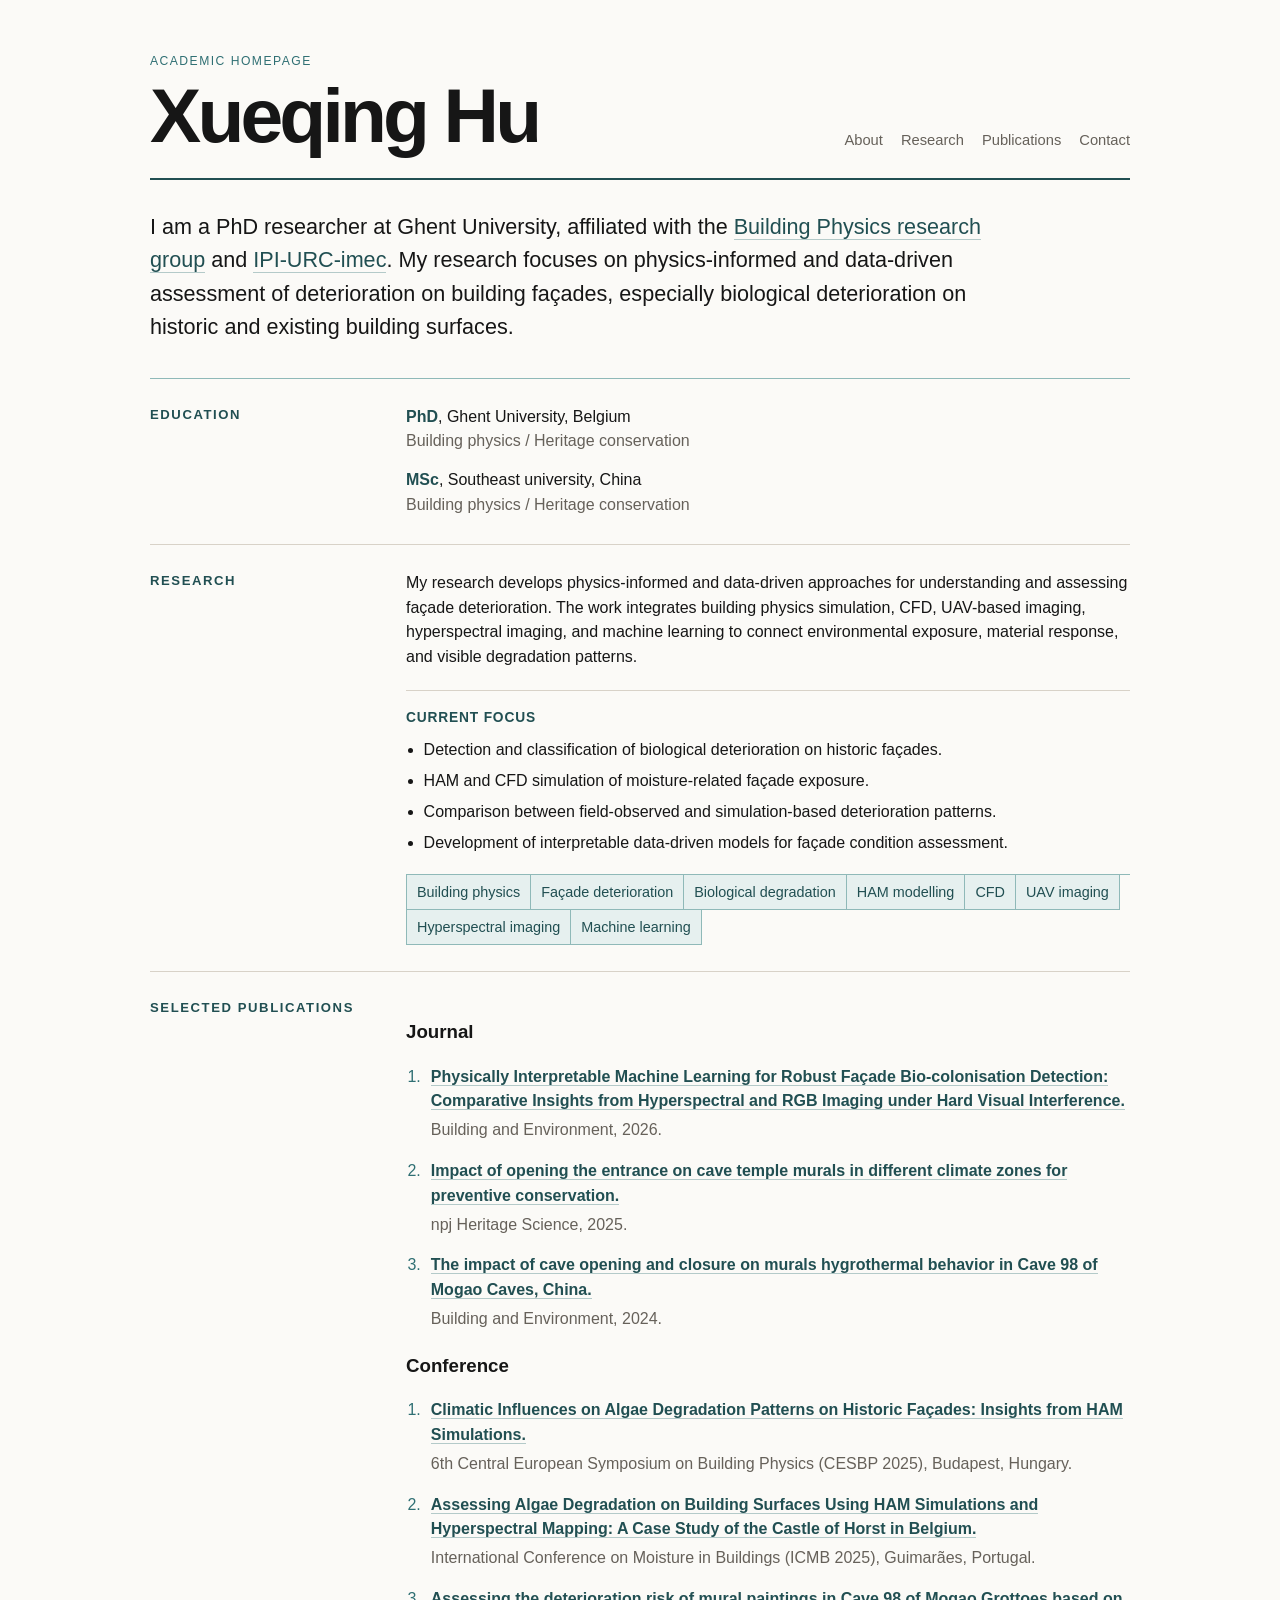
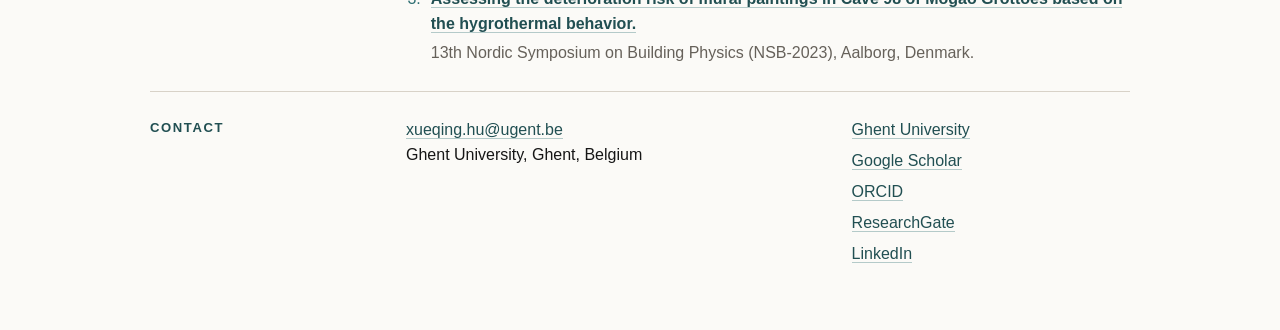
==== index.html @ ab5eeab9 "Update educational background details in index.html" ====
<!DOCTYPE html>
<html lang="en">
<head>
  <meta charset="UTF-8" />
  <meta name="viewport" content="width=device-width, initial-scale=1.0" />
  <meta name="description" content="Xueqing Hu — PhD researcher at Ghent University working on physics-informed and data-driven assessment of façade deterioration using hygrothermal simulation, CFD, UAV-based imaging, hyperspectral imaging, and machine learning." />
  <title>Xueqing Hu</title>
  <link rel="stylesheet" href="assets/styles.css" />
</head>

<body>
  <!--
    Xueqing Hu — Academic homepage
    Maintenance guide:
    1. Edit text mainly in About, Education, Research, Publications, and Links.
    2. Add new papers as new <li> items under Selected publications.
    3. No build tools are needed. GitHub Pages can publish this folder directly.
  -->

  <main class="page">
    <header class="site-header">
      <div>
        <p class="kicker">Academic homepage</p>
        <h1>Xueqing Hu</h1>
      </div>

      <nav class="nav" aria-label="Main navigation">
        <a href="#about">About</a>
        <a href="#research">Research</a>
        <a href="#publications">Publications</a>
        <a href="#contact">Contact</a>
      </nav>
    </header>

    <section class="intro" id="about">
      <p>
        I am a PhD researcher at Ghent University, affiliated with the
        <a href="https://www.ugent.be/ea/architectuur/en/research/research-groups/building-physics" target="_blank" rel="noreferrer">Building Physics research group</a>
        and
        <a href="https://ipi.ugent.be/" target="_blank" rel="noreferrer">IPI-URC-imec</a>.
        My research focuses on physics-informed and data-driven assessment of deterioration on building façades, especially biological deterioration on historic and existing building surfaces.
      </p>
    </section>

    <section class="section two-column">
      <div class="section-title">
        <h2>Education</h2>
      </div>
      <div class="section-content">
        <ul class="plain-list">
          <li>
            <strong>PhD</strong>, Ghent University, Belgium<br />
            <span>Building physics / Heritage conservation</span>
          </li>
          <li>
            <strong>MSc</strong>, Southeast university, China<br />
            <span>Building physics / Heritage conservation</span>
          </li>
        </ul>
      </div>
    </section>

<section class="section two-column" id="research">
  <div class="section-title">
    <h2>Research</h2>
  </div>

  <div class="section-content">
    <p>
      My research develops physics-informed and data-driven approaches for understanding and assessing façade deterioration. The work integrates building physics simulation, CFD, UAV-based imaging, hyperspectral imaging, and machine learning to connect environmental exposure, material response, and visible degradation patterns.
    </p>

    <div class="research-focus">
      <h3>Current focus</h3>
      <ul>
        <li>Detection and classification of biological deterioration on historic façades.</li>
        <li>HAM and CFD simulation of moisture-related façade exposure.</li>
        <li>Comparison between field-observed and simulation-based deterioration patterns.</li>
        <li>Development of interpretable data-driven models for façade condition assessment.</li>
      </ul>
    </div>

    <div class="method-row" aria-label="Research methods">
      <span>Building physics</span>
      <span>Façade deterioration</span>
      <span>Biological degradation</span>
      <span>HAM modelling</span>
      <span>CFD</span>
      <span>UAV imaging</span>
      <span>Hyperspectral imaging</span>
      <span>Machine learning</span>
    </div>
  </div>
</section>

   <section class="section two-column" id="publications">
  <div class="section-title">
    <h2>Selected publications</h2>
  </div>

  <div class="section-content">
    <h3>Journal</h3>
    <ol class="publications">
      <li>
        <strong>
          <a href="https://doi.org/10.1016/j.buildenv.2026.114712" target="_blank" rel="noreferrer">
            Physically Interpretable Machine Learning for Robust Façade Bio-colonisation Detection: Comparative Insights from Hyperspectral and RGB Imaging under Hard Visual Interference.
          </a>
        </strong>
        <span>Building and Environment, 2026.</span>
      </li>

      <li>
        <strong>
          <a href="https://doi.org/10.1038/s40494-025-01555-8" target="_blank" rel="noreferrer">
            Impact of opening the entrance on cave temple murals in different climate zones for preventive conservation.
          </a>
        </strong>
        <span>npj Heritage Science, 2025.</span>
      </li>

      <li>
        <strong>
          <a href="https://doi.org/10.1016/j.buildenv.2024.111502" target="_blank" rel="noreferrer">
            The impact of cave opening and closure on murals hygrothermal behavior in Cave 98 of Mogao Caves, China.
          </a>
        </strong>
        <span>Building and Environment, 2024.</span>
      </li>
    </ol>

    <h3>Conference</h3>
    <ol class="publications">
      <li>
        <strong>
          <a href="https://doi.org/10.1007/978-3-032-14011-1_8" target="_blank" rel="noreferrer">
            Climatic Influences on Algae Degradation Patterns on Historic Façades: Insights from HAM Simulations.
          </a>
        </strong>
        <span>6th Central European Symposium on Building Physics (CESBP 2025), Budapest, Hungary.</span>
      </li>
      <li>
        <strong>
          <a href="https://doi.org/10.1007/978-3-032-09054-6_9" target="_blank" rel="noreferrer">
            Assessing Algae Degradation on Building Surfaces Using HAM Simulations and Hyperspectral Mapping: A Case Study of the Castle of Horst in Belgium.
          </a>
        </strong>
        <span>International Conference on Moisture in Buildings (ICMB 2025), Guimarães, Portugal.</span>
      </li>
      <li>
        <strong>
          <a href="https://doi.org/10.1088/1742-6596/2654/1/012009" target="_blank" rel="noreferrer">
            Assessing the deterioration risk of mural paintings in Cave 98 of Mogao Grottoes based on the hygrothermal behavior.
          </a>
        </strong>
        <span>13th Nordic Symposium on Building Physics (NSB-2023), Aalborg, Denmark.</span>
      </li>
    </ol>
  </div>
</section>

    <section class="section two-column compact" id="contact">
      <div class="section-title">
        <h2>Contact</h2>
      </div>
      <div class="section-content contact-grid">
        <p>
          <a href="mailto:xueqing.hu@ugent.be">xueqing.hu@ugent.be</a><br />
          Ghent University, Ghent, Belgium
        </p>
        <ul class="links">
          <li><a href="https://research.ugent.be/web/person/xueqing-hu-1/en" target="_blank" rel="noreferrer">Ghent University</a></li>
          <li><a href="https://scholar.google.com/citations?user=_Y_72v8AAAAJ&hl=en" target="_blank" rel="noreferrer">Google Scholar</a></li>
          <li><a href="https://orcid.org/0009-0001-6604-9064" target="_blank" rel="noreferrer">ORCID</a></li>
          <li><a href="https://www.researchgate.net/profile/Xueqing-Hu-4/research" target="_blank" rel="noreferrer">ResearchGate</a></li>
          <li><a href="https://www.linkedin.com/in/xueqing-hu-heritage" target="_blank" rel="noreferrer">LinkedIn</a>
        </ul>
      </div>
    </section>
  </main>
</body>
</html>
---- assets/styles.css ----
:root {
  --bg: #fbfaf7;
  --text: #161616;
  --muted: #66615a;
  --line: #d8d2c8;
  --line-dark: #9c9589;

  /* Theme colour: restrained blue-green */
  --accent: #2f6f73;
  --accent-dark: #214f52;
  --accent-soft: #e6f0ef;
  --accent-line: #8fb9b8;
}

* {
  box-sizing: border-box;
}

html {
  font-size: 16px;
  scroll-behavior: smooth;
}

body {
  margin: 0;
  background: var(--bg);
  color: var(--text);
  font-family: Arial, Helvetica, sans-serif;
  line-height: 1.55;
}

a {
  color: var(--accent-dark);
  text-decoration: none;
  border-bottom: 1px solid rgba(47, 111, 115, 0.35);
}

a:hover {
  color: var(--accent);
  border-bottom-color: var(--accent);
}

.page {
  width: min(980px, calc(100% - 40px));
  margin: 0 auto;
  padding: 52px 0 64px;
}

.site-header {
  display: flex;
  align-items: flex-end;
  justify-content: space-between;
  gap: 32px;
  padding-bottom: 26px;
  border-bottom: 2px solid var(--accent-dark);
}

.kicker {
  margin: 0 0 8px;
  color: var(--accent);
  font-size: 0.76rem;
  letter-spacing: 0.12em;
  text-transform: uppercase;
}

h1 {
  margin: 0;
  font-size: clamp(2.5rem, 6vw, 4.8rem);
  line-height: 0.95;
  letter-spacing: -0.05em;
  font-weight: 700;
}

.nav {
  display: flex;
  flex-wrap: wrap;
  justify-content: flex-end;
  gap: 14px 18px;
  font-size: 0.92rem;
}

.nav a {
  color: var(--muted);
  border-bottom: 0;
}

.nav a:hover {
  color: var(--accent-dark);
}

.intro {
  padding: 30px 0 34px;
  border-bottom: 1px solid var(--accent-line);
}

.intro p {
  max-width: 860px;
  margin: 0;
  font-size: clamp(1.08rem, 2vw, 1.35rem);
  line-height: 1.55;
}

.section {
  padding: 26px 0;
  border-bottom: 1px solid var(--line);
}

.section.compact {
  padding-bottom: 0;
  border-bottom: 0;
}

.two-column {
  display: grid;
  grid-template-columns: 220px minmax(0, 1fr);
  gap: 36px;
}

.section-title h2 {
  margin: 0;
  color: var(--accent-dark);
  font-size: 0.82rem;
  letter-spacing: 0.12em;
  text-transform: uppercase;
}

.section-content p {
  margin: 0;
}

.section-content p + p {
  margin-top: 12px;
}

.plain-list,
.links {
  margin: 0;
  padding: 0;
  list-style: none;
}

.plain-list {
  display: grid;
  gap: 14px;
}

.plain-list strong {
  color: var(--accent-dark);
}

.plain-list span {
  color: var(--muted);
}
.research-focus {
  margin-top: 20px;
  padding-top: 16px;
  border-top: 1px solid var(--line);
}

.research-focus h3 {
  margin: 0 0 10px;
  color: var(--accent-dark);
  font-size: 0.86rem;
  letter-spacing: 0.06em;
  text-transform: uppercase;
}

.research-focus ul {
  margin: 0;
  padding-left: 1.1rem;
}

.research-focus li + li {
  margin-top: 6px;
}
.method-row {
  display: flex;
  flex-wrap: wrap;
  gap: 0;
  margin-top: 18px;
  border-top: 1px solid var(--accent-line);
  border-left: 1px solid var(--accent-line);
}

.method-row span {
  display: inline-flex;
  align-items: center;
  min-height: 34px;
  padding: 6px 10px;
  border-right: 1px solid var(--accent-line);
  border-bottom: 1px solid var(--accent-line);
  color: var(--accent-dark);
  font-size: 0.9rem;
  background: var(--accent-soft);
}

.publications {
  margin: 0;
  padding-left: 1.2rem;
}

.publications li {
  padding-left: 0.35rem;
}

.publications li::marker {
  color: var(--accent);
}

.publications li + li {
  margin-top: 16px;
}

.publications span {
  display: block;
  margin-top: 4px;
  color: var(--muted);
}

.contact-grid {
  display: grid;
  grid-template-columns: minmax(0, 1.2fr) minmax(180px, 0.8fr);
  gap: 28px;
}

.links {
  display: grid;
  gap: 6px;
}

@media (max-width: 760px) {
  .page {
    width: min(100% - 28px, 980px);
    padding: 34px 0 44px;
  }

  .site-header {
    display: block;
  }

  .nav {
    justify-content: flex-start;
    margin-top: 20px;
  }

  .two-column {
    grid-template-columns: 1fr;
    gap: 12px;
  }

  .contact-grid {
    grid-template-columns: 1fr;
  }
}

@media print {
  body {
    background: #fff;
  }

  .page {
    width: 100%;
    padding: 0;
  }

  .nav {
    display: none;
  }
}
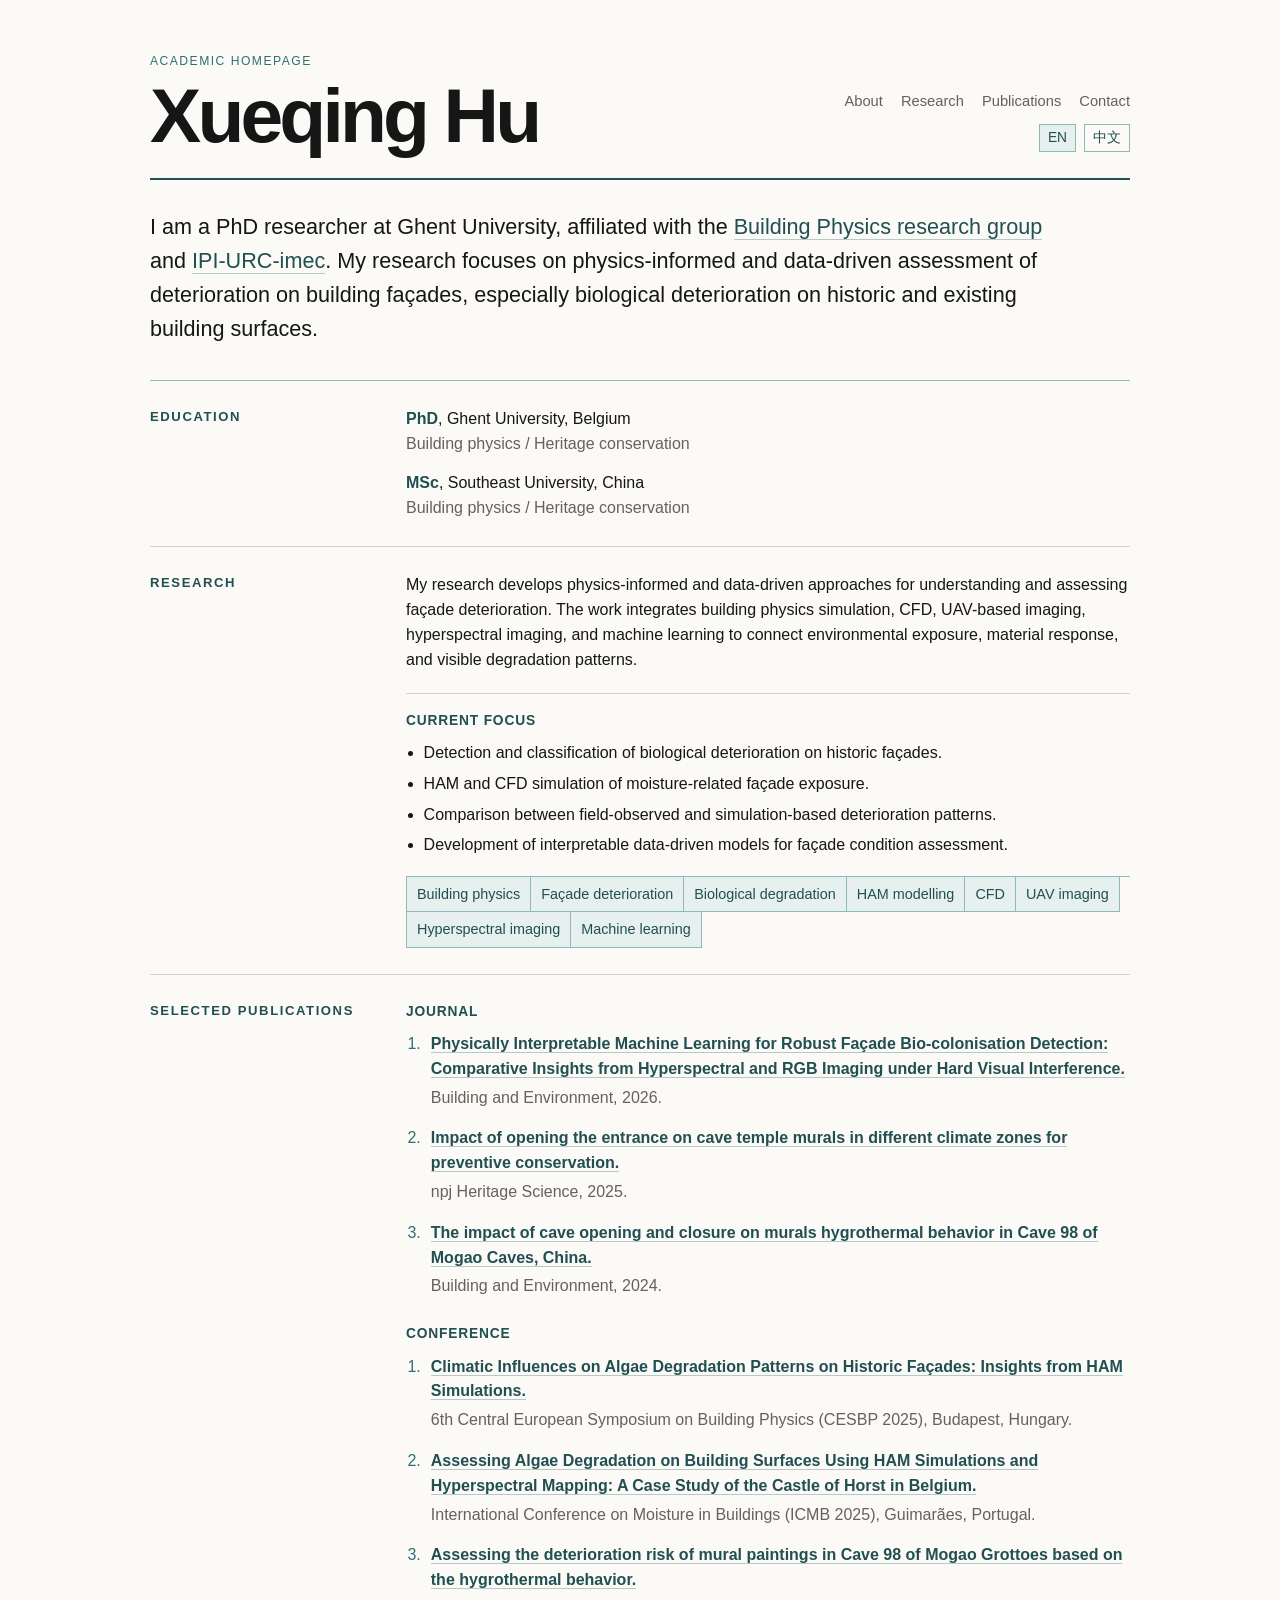
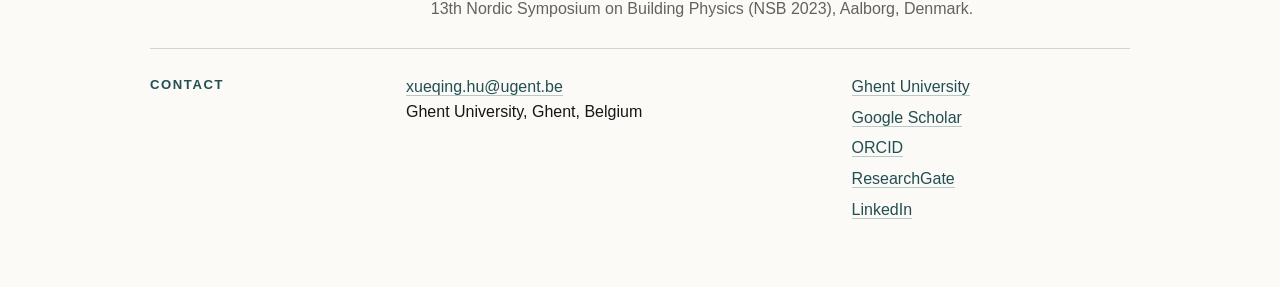
==== commit d0c576a8: "Add files via upload" ====
--- a/index.html
+++ b/index.html
@@ -9,14 +9,6 @@
 </head>
 
 <body>
-  <!--
-    Xueqing Hu — Academic homepage
-    Maintenance guide:
-    1. Edit text mainly in About, Education, Research, Publications, and Links.
-    2. Add new papers as new <li> items under Selected publications.
-    3. No build tools are needed. GitHub Pages can publish this folder directly.
-  -->
-
   <main class="page">
     <header class="site-header">
       <div>
@@ -24,12 +16,19 @@
         <h1>Xueqing Hu</h1>
       </div>
 
-      <nav class="nav" aria-label="Main navigation">
-        <a href="#about">About</a>
-        <a href="#research">Research</a>
-        <a href="#publications">Publications</a>
-        <a href="#contact">Contact</a>
-      </nav>
+      <div class="header-right">
+        <nav class="nav" aria-label="Main navigation">
+          <a href="#about">About</a>
+          <a href="#research">Research</a>
+          <a href="#publications">Publications</a>
+          <a href="#contact">Contact</a>
+        </nav>
+
+        <div class="language-switch" aria-label="Language switch">
+          <span>EN</span>
+          <a href="zh.html">中文</a>
+        </div>
+      </div>
     </header>
 
     <section class="intro" id="about">
@@ -53,127 +52,96 @@
             <span>Building physics / Heritage conservation</span>
           </li>
           <li>
-            <strong>MSc</strong>, Southeast university, China<br />
+            <strong>MSc</strong>, Southeast University, China<br />
             <span>Building physics / Heritage conservation</span>
           </li>
         </ul>
       </div>
     </section>
 
-<section class="section two-column" id="research">
-  <div class="section-title">
-    <h2>Research</h2>
-  </div>
+    <section class="section two-column" id="research">
+      <div class="section-title">
+        <h2>Research</h2>
+      </div>
 
-  <div class="section-content">
-    <p>
-      My research develops physics-informed and data-driven approaches for understanding and assessing façade deterioration. The work integrates building physics simulation, CFD, UAV-based imaging, hyperspectral imaging, and machine learning to connect environmental exposure, material response, and visible degradation patterns.
-    </p>
+      <div class="section-content">
+        <p>
+          My research develops physics-informed and data-driven approaches for understanding and assessing façade deterioration. The work integrates building physics simulation, CFD, UAV-based imaging, hyperspectral imaging, and machine learning to connect environmental exposure, material response, and visible degradation patterns.
+        </p>
 
-    <div class="research-focus">
-      <h3>Current focus</h3>
-      <ul>
-        <li>Detection and classification of biological deterioration on historic façades.</li>
-        <li>HAM and CFD simulation of moisture-related façade exposure.</li>
-        <li>Comparison between field-observed and simulation-based deterioration patterns.</li>
-        <li>Development of interpretable data-driven models for façade condition assessment.</li>
-      </ul>
-    </div>
+        <div class="research-focus">
+          <h3>Current focus</h3>
+          <ul>
+            <li>Detection and classification of biological deterioration on historic façades.</li>
+            <li>HAM and CFD simulation of moisture-related façade exposure.</li>
+            <li>Comparison between field-observed and simulation-based deterioration patterns.</li>
+            <li>Development of interpretable data-driven models for façade condition assessment.</li>
+          </ul>
+        </div>
 
-    <div class="method-row" aria-label="Research methods">
-      <span>Building physics</span>
-      <span>Façade deterioration</span>
-      <span>Biological degradation</span>
-      <span>HAM modelling</span>
-      <span>CFD</span>
-      <span>UAV imaging</span>
-      <span>Hyperspectral imaging</span>
-      <span>Machine learning</span>
-    </div>
-  </div>
-</section>
+        <div class="method-row" aria-label="Research methods">
+          <span>Building physics</span>
+          <span>Façade deterioration</span>
+          <span>Biological degradation</span>
+          <span>HAM modelling</span>
+          <span>CFD</span>
+          <span>UAV imaging</span>
+          <span>Hyperspectral imaging</span>
+          <span>Machine learning</span>
+        </div>
+      </div>
+    </section>
 
-   <section class="section two-column" id="publications">
-  <div class="section-title">
-    <h2>Selected publications</h2>
-  </div>
+    <section class="section two-column" id="publications">
+      <div class="section-title">
+        <h2>Selected publications</h2>
+      </div>
 
-  <div class="section-content">
-    <h3>Journal</h3>
-    <ol class="publications">
-      <li>
-        <strong>
-          <a href="https://doi.org/10.1016/j.buildenv.2026.114712" target="_blank" rel="noreferrer">
-            Physically Interpretable Machine Learning for Robust Façade Bio-colonisation Detection: Comparative Insights from Hyperspectral and RGB Imaging under Hard Visual Interference.
-          </a>
-        </strong>
-        <span>Building and Environment, 2026.</span>
-      </li>
+      <div class="section-content">
+        <h3>Journal</h3>
+        <ol class="publications">
+          <li>
+            <strong><a href="https://doi.org/10.1016/j.buildenv.2026.114712" target="_blank" rel="noreferrer">Physically Interpretable Machine Learning for Robust Façade Bio-colonisation Detection: Comparative Insights from Hyperspectral and RGB Imaging under Hard Visual Interference.</a></strong>
+            <span>Building and Environment, 2026.</span>
+          </li>
+          <li>
+            <strong><a href="https://doi.org/10.1038/s40494-025-01555-8" target="_blank" rel="noreferrer">Impact of opening the entrance on cave temple murals in different climate zones for preventive conservation.</a></strong>
+            <span>npj Heritage Science, 2025.</span>
+          </li>
+          <li>
+            <strong><a href="https://doi.org/10.1016/j.buildenv.2024.111502" target="_blank" rel="noreferrer">The impact of cave opening and closure on murals hygrothermal behavior in Cave 98 of Mogao Caves, China.</a></strong>
+            <span>Building and Environment, 2024.</span>
+          </li>
+        </ol>
 
-      <li>
-        <strong>
-          <a href="https://doi.org/10.1038/s40494-025-01555-8" target="_blank" rel="noreferrer">
-            Impact of opening the entrance on cave temple murals in different climate zones for preventive conservation.
-          </a>
-        </strong>
-        <span>npj Heritage Science, 2025.</span>
-      </li>
-
-      <li>
-        <strong>
-          <a href="https://doi.org/10.1016/j.buildenv.2024.111502" target="_blank" rel="noreferrer">
-            The impact of cave opening and closure on murals hygrothermal behavior in Cave 98 of Mogao Caves, China.
-          </a>
-        </strong>
-        <span>Building and Environment, 2024.</span>
-      </li>
-    </ol>
-
-    <h3>Conference</h3>
-    <ol class="publications">
-      <li>
-        <strong>
-          <a href="https://doi.org/10.1007/978-3-032-14011-1_8" target="_blank" rel="noreferrer">
-            Climatic Influences on Algae Degradation Patterns on Historic Façades: Insights from HAM Simulations.
-          </a>
-        </strong>
-        <span>6th Central European Symposium on Building Physics (CESBP 2025), Budapest, Hungary.</span>
-      </li>
-      <li>
-        <strong>
-          <a href="https://doi.org/10.1007/978-3-032-09054-6_9" target="_blank" rel="noreferrer">
-            Assessing Algae Degradation on Building Surfaces Using HAM Simulations and Hyperspectral Mapping: A Case Study of the Castle of Horst in Belgium.
-          </a>
-        </strong>
-        <span>International Conference on Moisture in Buildings (ICMB 2025), Guimarães, Portugal.</span>
-      </li>
-      <li>
-        <strong>
-          <a href="https://doi.org/10.1088/1742-6596/2654/1/012009" target="_blank" rel="noreferrer">
-            Assessing the deterioration risk of mural paintings in Cave 98 of Mogao Grottoes based on the hygrothermal behavior.
-          </a>
-        </strong>
-        <span>13th Nordic Symposium on Building Physics (NSB-2023), Aalborg, Denmark.</span>
-      </li>
-    </ol>
-  </div>
-</section>
+        <h3>Conference</h3>
+        <ol class="publications">
+          <li>
+            <strong><a href="https://doi.org/10.1007/978-3-032-14011-1_8" target="_blank" rel="noreferrer">Climatic Influences on Algae Degradation Patterns on Historic Façades: Insights from HAM Simulations.</a></strong>
+            <span>6th Central European Symposium on Building Physics (CESBP 2025), Budapest, Hungary.</span>
+          </li>
+          <li>
+            <strong><a href="https://doi.org/10.1007/978-3-032-09054-6_9" target="_blank" rel="noreferrer">Assessing Algae Degradation on Building Surfaces Using HAM Simulations and Hyperspectral Mapping: A Case Study of the Castle of Horst in Belgium.</a></strong>
+            <span>International Conference on Moisture in Buildings (ICMB 2025), Guimarães, Portugal.</span>
+          </li>
+          <li>
+            <strong><a href="https://doi.org/10.1088/1742-6596/2654/1/012009" target="_blank" rel="noreferrer">Assessing the deterioration risk of mural paintings in Cave 98 of Mogao Grottoes based on the hygrothermal behavior.</a></strong>
+            <span>13th Nordic Symposium on Building Physics (NSB 2023), Aalborg, Denmark.</span>
+          </li>
+        </ol>
+      </div>
+    </section>
 
     <section class="section two-column compact" id="contact">
-      <div class="section-title">
-        <h2>Contact</h2>
-      </div>
+      <div class="section-title"><h2>Contact</h2></div>
       <div class="section-content contact-grid">
-        <p>
-          <a href="mailto:xueqing.hu@ugent.be">xueqing.hu@ugent.be</a><br />
-          Ghent University, Ghent, Belgium
-        </p>
+        <p><a href="mailto:xueqing.hu@ugent.be">xueqing.hu@ugent.be</a><br />Ghent University, Ghent, Belgium</p>
         <ul class="links">
           <li><a href="https://research.ugent.be/web/person/xueqing-hu-1/en" target="_blank" rel="noreferrer">Ghent University</a></li>
-          <li><a href="https://scholar.google.com/citations?user=_Y_72v8AAAAJ&hl=en" target="_blank" rel="noreferrer">Google Scholar</a></li>
+          <li><a href="https://scholar.google.com/citations?user=_Y_72v8AAAAJ&amp;hl=en" target="_blank" rel="noreferrer">Google Scholar</a></li>
           <li><a href="https://orcid.org/0009-0001-6604-9064" target="_blank" rel="noreferrer">ORCID</a></li>
           <li><a href="https://www.researchgate.net/profile/Xueqing-Hu-4/research" target="_blank" rel="noreferrer">ResearchGate</a></li>
-          <li><a href="https://www.linkedin.com/in/xueqing-hu-heritage" target="_blank" rel="noreferrer">LinkedIn</a>
+          <li><a href="https://www.linkedin.com/in/xueqing-hu-heritage" target="_blank" rel="noreferrer">LinkedIn</a></li>
         </ul>
       </div>
     </section>
--- a/assets/styles.css
+++ b/assets/styles.css
@@ -4,22 +4,15 @@
   --muted: #66615a;
   --line: #d8d2c8;
   --line-dark: #9c9589;
-
-  /* Theme colour: restrained blue-green */
   --accent: #2f6f73;
   --accent-dark: #214f52;
   --accent-soft: #e6f0ef;
   --accent-line: #8fb9b8;
 }
 
-* {
-  box-sizing: border-box;
-}
+* { box-sizing: border-box; }
 
-html {
-  font-size: 16px;
-  scroll-behavior: smooth;
-}
+html { font-size: 16px; scroll-behavior: smooth; }
 
 body {
   margin: 0;
@@ -29,16 +22,17 @@
   line-height: 1.55;
 }
 
+html[lang="zh-CN"] body {
+  font-family: Arial, "Noto Sans SC", "Microsoft YaHei", "PingFang SC", sans-serif;
+}
+
 a {
   color: var(--accent-dark);
   text-decoration: none;
   border-bottom: 1px solid rgba(47, 111, 115, 0.35);
 }
 
-a:hover {
-  color: var(--accent);
-  border-bottom-color: var(--accent);
-}
+a:hover { color: var(--accent); border-bottom-color: var(--accent); }
 
 .page {
   width: min(980px, calc(100% - 40px));
@@ -54,6 +48,8 @@
   padding-bottom: 26px;
   border-bottom: 2px solid var(--accent-dark);
 }
+
+.header-right { display: grid; gap: 12px; justify-items: end; }
 
 .kicker {
   margin: 0 0 8px;
@@ -71,6 +67,15 @@
   font-weight: 700;
 }
 
+html[lang="zh-CN"] h1 { letter-spacing: -0.03em; }
+
+.name-secondary {
+  margin: 10px 0 0;
+  color: var(--muted);
+  font-size: 1rem;
+  letter-spacing: 0.03em;
+}
+
 .nav {
   display: flex;
   flex-wrap: wrap;
@@ -79,42 +84,36 @@
   font-size: 0.92rem;
 }
 
-.nav a {
+.nav a { color: var(--muted); border-bottom: 0; }
+.nav a:hover { color: var(--accent-dark); }
+
+.language-switch {
+  display: inline-flex;
+  align-items: center;
+  gap: 8px;
   color: var(--muted);
-  border-bottom: 0;
+  font-size: 0.86rem;
 }
 
-.nav a:hover {
-  color: var(--accent-dark);
+.language-switch a,
+.language-switch span {
+  display: inline-flex;
+  align-items: center;
+  min-height: 26px;
+  padding: 2px 8px;
+  border: 1px solid var(--accent-line);
 }
 
-.intro {
-  padding: 30px 0 34px;
-  border-bottom: 1px solid var(--accent-line);
-}
+.language-switch a { background: transparent; color: var(--accent-dark); }
+.language-switch span { background: var(--accent-soft); color: var(--accent-dark); }
 
-.intro p {
-  max-width: 860px;
-  margin: 0;
-  font-size: clamp(1.08rem, 2vw, 1.35rem);
-  line-height: 1.55;
-}
+.intro { padding: 30px 0 34px; border-bottom: 1px solid var(--accent-line); }
+.intro p { max-width: 900px; margin: 0; font-size: clamp(1.08rem, 2vw, 1.35rem); line-height: 1.58; }
 
-.section {
-  padding: 26px 0;
-  border-bottom: 1px solid var(--line);
-}
+.section { padding: 26px 0; border-bottom: 1px solid var(--line); }
+.section.compact { padding-bottom: 0; border-bottom: 0; }
 
-.section.compact {
-  padding-bottom: 0;
-  border-bottom: 0;
-}
-
-.two-column {
-  display: grid;
-  grid-template-columns: 220px minmax(0, 1fr);
-  gap: 36px;
-}
+.two-column { display: grid; grid-template-columns: 220px minmax(0, 1fr); gap: 36px; }
 
 .section-title h2 {
   margin: 0;
@@ -124,39 +123,12 @@
   text-transform: uppercase;
 }
 
-.section-content p {
-  margin: 0;
-}
+html[lang="zh-CN"] .section-title h2 { letter-spacing: 0.08em; }
 
-.section-content p + p {
-  margin-top: 12px;
-}
+.section-content p { margin: 0; }
+.section-content p + p { margin-top: 12px; }
 
-.plain-list,
-.links {
-  margin: 0;
-  padding: 0;
-  list-style: none;
-}
-
-.plain-list {
-  display: grid;
-  gap: 14px;
-}
-
-.plain-list strong {
-  color: var(--accent-dark);
-}
-
-.plain-list span {
-  color: var(--muted);
-}
-.research-focus {
-  margin-top: 20px;
-  padding-top: 16px;
-  border-top: 1px solid var(--line);
-}
-
+.section-content h3,
 .research-focus h3 {
   margin: 0 0 10px;
   color: var(--accent-dark);
@@ -165,14 +137,19 @@
   text-transform: uppercase;
 }
 
-.research-focus ul {
-  margin: 0;
-  padding-left: 1.1rem;
-}
+.section-content h3:not(:first-child) { margin-top: 24px; }
 
-.research-focus li + li {
-  margin-top: 6px;
-}
+.plain-list,
+.links { margin: 0; padding: 0; list-style: none; }
+
+.plain-list { display: grid; gap: 14px; }
+.plain-list strong { color: var(--accent-dark); }
+.plain-list span { color: var(--muted); }
+
+.research-focus { margin-top: 20px; padding-top: 16px; border-top: 1px solid var(--line); }
+.research-focus ul { margin: 0; padding-left: 1.1rem; }
+.research-focus li + li { margin-top: 6px; }
+
 .method-row {
   display: flex;
   flex-wrap: wrap;
@@ -194,76 +171,26 @@
   background: var(--accent-soft);
 }
 
-.publications {
-  margin: 0;
-  padding-left: 1.2rem;
-}
+.publications { margin: 0; padding-left: 1.2rem; }
+.publications li { padding-left: 0.35rem; }
+.publications li::marker { color: var(--accent); }
+.publications li + li { margin-top: 16px; }
+.publications span { display: block; margin-top: 4px; color: var(--muted); }
 
-.publications li {
-  padding-left: 0.35rem;
-}
-
-.publications li::marker {
-  color: var(--accent);
-}
-
-.publications li + li {
-  margin-top: 16px;
-}
-
-.publications span {
-  display: block;
-  margin-top: 4px;
-  color: var(--muted);
-}
-
-.contact-grid {
-  display: grid;
-  grid-template-columns: minmax(0, 1.2fr) minmax(180px, 0.8fr);
-  gap: 28px;
-}
-
-.links {
-  display: grid;
-  gap: 6px;
-}
+.contact-grid { display: grid; grid-template-columns: minmax(0, 1.2fr) minmax(180px, 0.8fr); gap: 28px; }
+.links { display: grid; gap: 6px; }
 
 @media (max-width: 760px) {
-  .page {
-    width: min(100% - 28px, 980px);
-    padding: 34px 0 44px;
-  }
-
-  .site-header {
-    display: block;
-  }
-
-  .nav {
-    justify-content: flex-start;
-    margin-top: 20px;
-  }
-
-  .two-column {
-    grid-template-columns: 1fr;
-    gap: 12px;
-  }
-
-  .contact-grid {
-    grid-template-columns: 1fr;
-  }
+  .page { width: min(100% - 28px, 980px); padding: 34px 0 44px; }
+  .site-header { display: block; }
+  .header-right { justify-items: start; margin-top: 20px; }
+  .nav { justify-content: flex-start; }
+  .two-column { grid-template-columns: 1fr; gap: 12px; }
+  .contact-grid { grid-template-columns: 1fr; }
 }
 
 @media print {
-  body {
-    background: #fff;
-  }
-
-  .page {
-    width: 100%;
-    padding: 0;
-  }
-
-  .nav {
-    display: none;
-  }
+  body { background: #fff; }
+  .page { width: 100%; padding: 0; }
+  .nav, .language-switch { display: none; }
 }
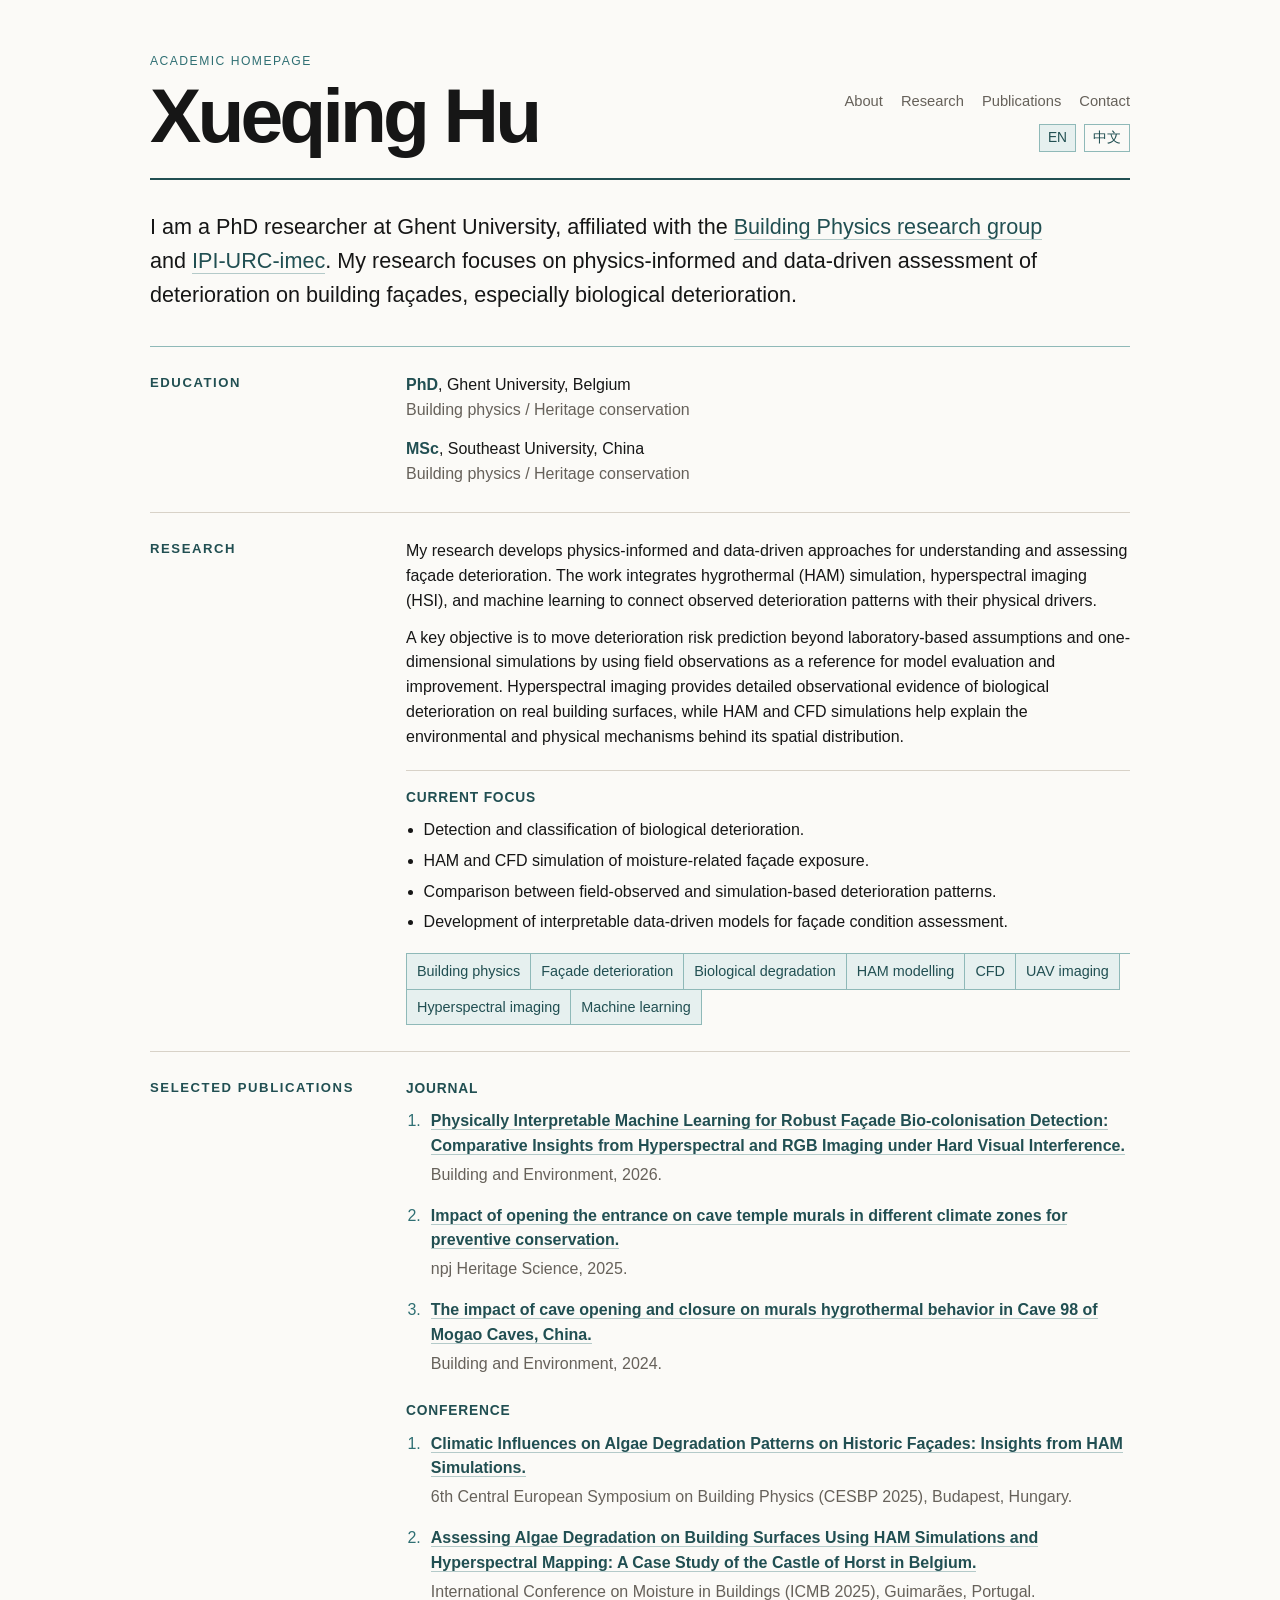
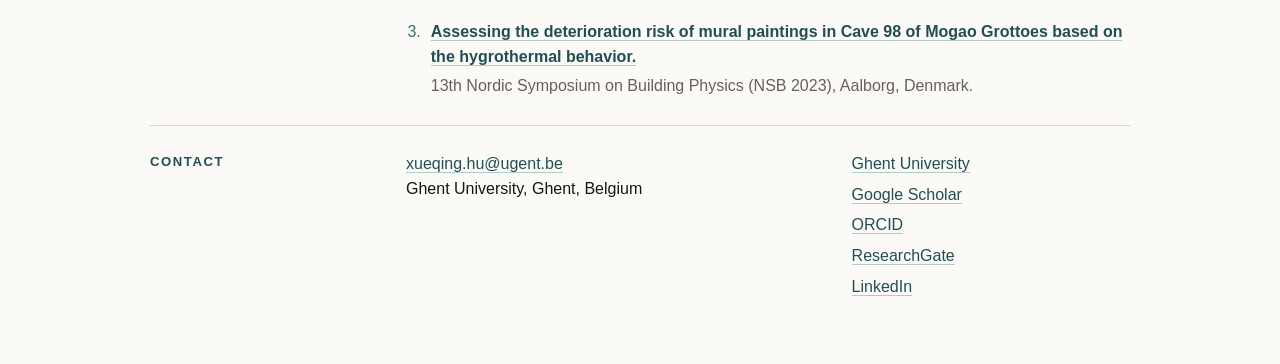
==== commit 559273e0: "Update research focus and objectives in index.html Refined research description and added key object" ====
--- a/index.html
+++ b/index.html
@@ -37,7 +37,7 @@
         <a href="https://www.ugent.be/ea/architectuur/en/research/research-groups/building-physics" target="_blank" rel="noreferrer">Building Physics research group</a>
         and
         <a href="https://ipi.ugent.be/" target="_blank" rel="noreferrer">IPI-URC-imec</a>.
-        My research focuses on physics-informed and data-driven assessment of deterioration on building façades, especially biological deterioration on historic and existing building surfaces.
+        My research focuses on physics-informed and data-driven assessment of deterioration on building façades, especially biological deterioration.
       </p>
     </section>
 
@@ -66,13 +66,16 @@
 
       <div class="section-content">
         <p>
-          My research develops physics-informed and data-driven approaches for understanding and assessing façade deterioration. The work integrates building physics simulation, CFD, UAV-based imaging, hyperspectral imaging, and machine learning to connect environmental exposure, material response, and visible degradation patterns.
+          My research develops physics-informed and data-driven approaches for understanding and assessing façade deterioration. The work integrates hygrothermal (HAM) simulation, hyperspectral imaging (HSI), and machine learning to connect observed deterioration patterns with their physical drivers. 
         </p>
-
+        
+        <p>
+          A key objective is to move deterioration risk prediction beyond laboratory-based assumptions and one-dimensional simulations by using field observations as a reference for model evaluation and improvement. Hyperspectral imaging provides detailed observational evidence of biological deterioration on real building surfaces, while HAM and CFD simulations help explain the environmental and physical mechanisms behind its spatial distribution.
+        </p>
         <div class="research-focus">
           <h3>Current focus</h3>
           <ul>
-            <li>Detection and classification of biological deterioration on historic façades.</li>
+            <li>Detection and classification of biological deterioration.</li>
             <li>HAM and CFD simulation of moisture-related façade exposure.</li>
             <li>Comparison between field-observed and simulation-based deterioration patterns.</li>
             <li>Development of interpretable data-driven models for façade condition assessment.</li>
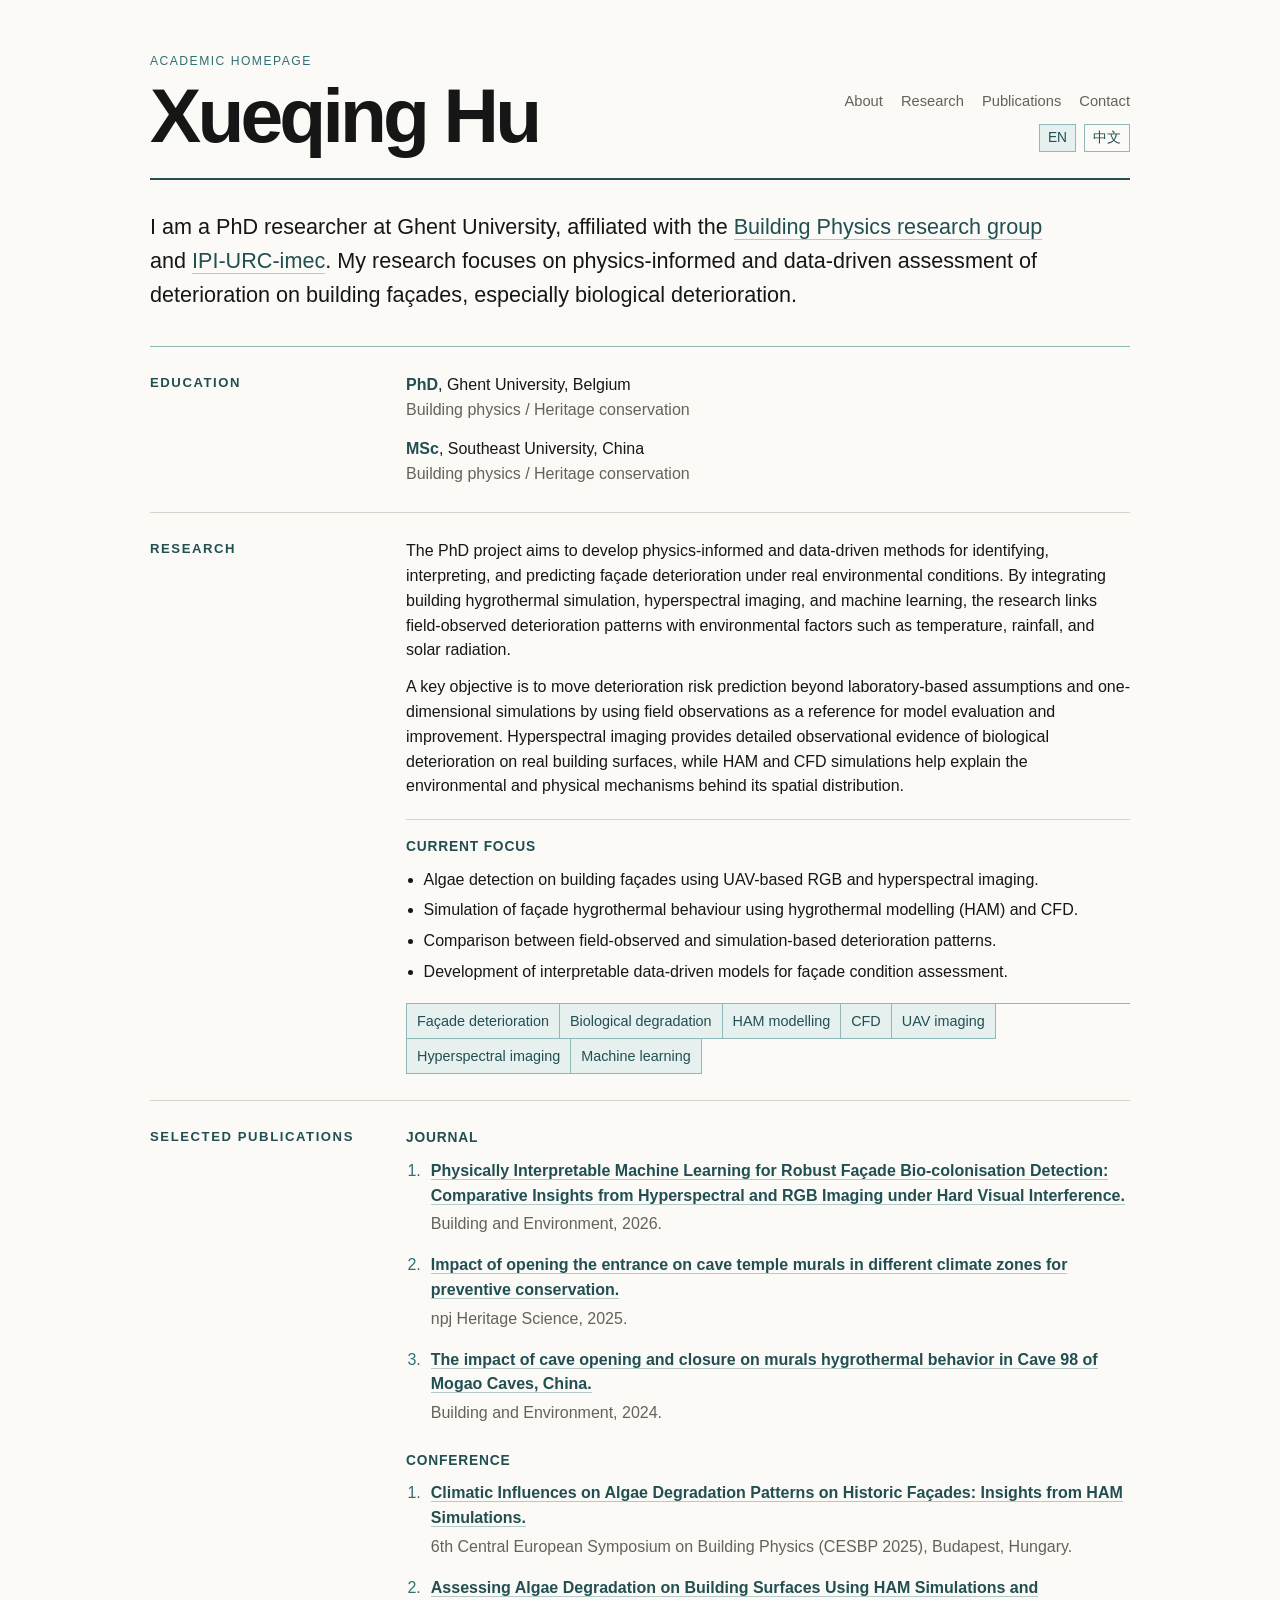
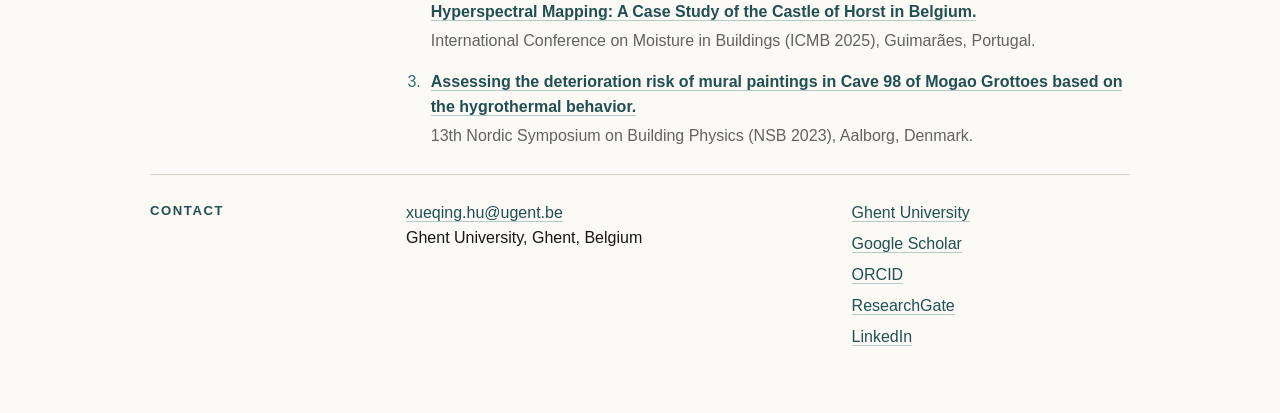
==== commit b13b1e62: "Revise project description and current research focus Updated project description and research focus" ====
--- a/index.html
+++ b/index.html
@@ -66,7 +66,7 @@
 
       <div class="section-content">
         <p>
-          My research develops physics-informed and data-driven approaches for understanding and assessing façade deterioration. The work integrates hygrothermal (HAM) simulation, hyperspectral imaging (HSI), and machine learning to connect observed deterioration patterns with their physical drivers. 
+          The PhD project aims to develop physics-informed and data-driven methods for identifying, interpreting, and predicting façade deterioration under real environmental conditions. By integrating building hygrothermal simulation, hyperspectral imaging, and machine learning, the research links field-observed deterioration patterns with environmental factors such as temperature, rainfall, and solar radiation. 
         </p>
         
         <p>
@@ -75,15 +75,14 @@
         <div class="research-focus">
           <h3>Current focus</h3>
           <ul>
-            <li>Detection and classification of biological deterioration.</li>
-            <li>HAM and CFD simulation of moisture-related façade exposure.</li>
+            <li>Algae detection on building façades using UAV-based RGB and hyperspectral imaging.</li>
+            <li>Simulation of façade hygrothermal behaviour using hygrothermal modelling (HAM) and CFD.</li>
             <li>Comparison between field-observed and simulation-based deterioration patterns.</li>
             <li>Development of interpretable data-driven models for façade condition assessment.</li>
           </ul>
         </div>
 
         <div class="method-row" aria-label="Research methods">
-          <span>Building physics</span>
           <span>Façade deterioration</span>
           <span>Biological degradation</span>
           <span>HAM modelling</span>
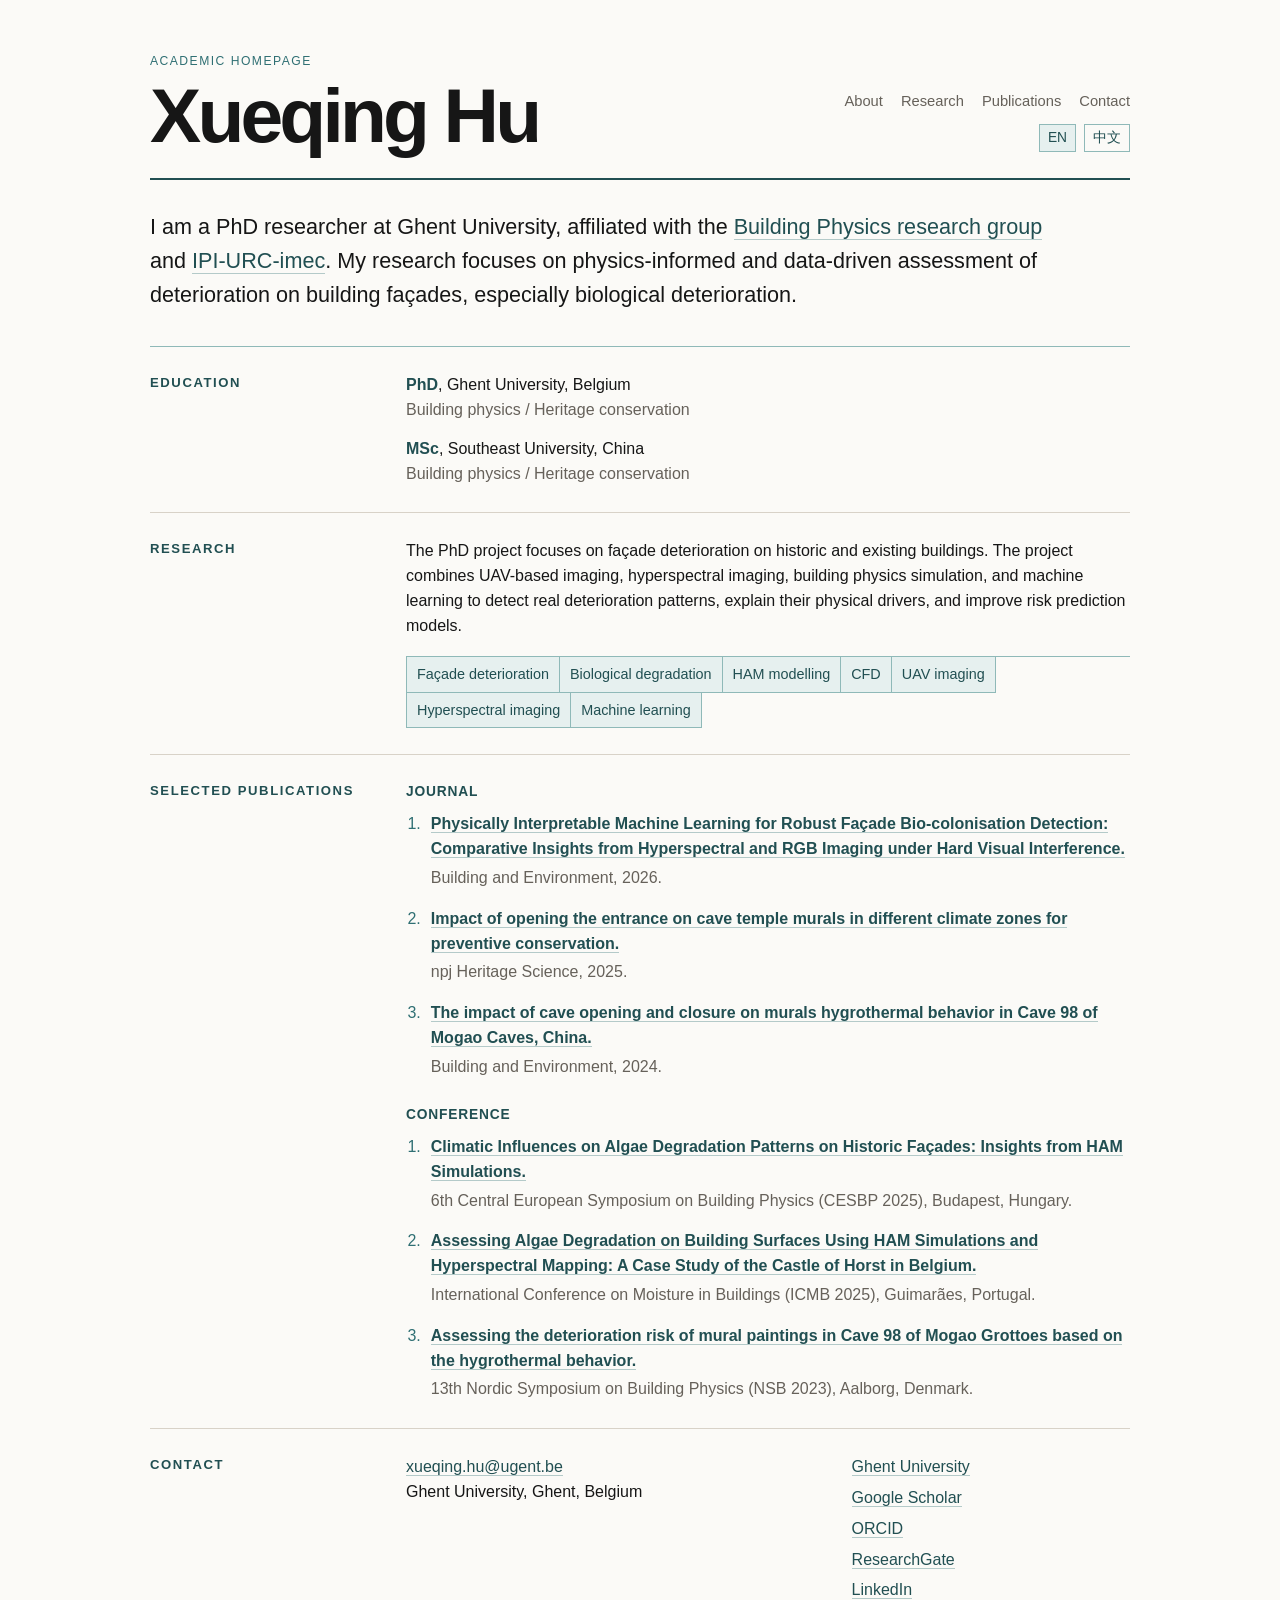
==== commit e87fa680: "Revise PhD project description for clarity and focus" ====
--- a/index.html
+++ b/index.html
@@ -66,21 +66,8 @@
 
       <div class="section-content">
         <p>
-          The PhD project aims to develop physics-informed and data-driven methods for identifying, interpreting, and predicting façade deterioration under real environmental conditions. By integrating building hygrothermal simulation, hyperspectral imaging, and machine learning, the research links field-observed deterioration patterns with environmental factors such as temperature, rainfall, and solar radiation. 
+          The PhD project focuses on façade deterioration on historic and existing buildings. The project combines UAV-based imaging, hyperspectral imaging, building physics simulation, and machine learning to detect real deterioration patterns, explain their physical drivers, and improve risk prediction models.
         </p>
-        
-        <p>
-          A key objective is to move deterioration risk prediction beyond laboratory-based assumptions and one-dimensional simulations by using field observations as a reference for model evaluation and improvement. Hyperspectral imaging provides detailed observational evidence of biological deterioration on real building surfaces, while HAM and CFD simulations help explain the environmental and physical mechanisms behind its spatial distribution.
-        </p>
-        <div class="research-focus">
-          <h3>Current focus</h3>
-          <ul>
-            <li>Algae detection on building façades using UAV-based RGB and hyperspectral imaging.</li>
-            <li>Simulation of façade hygrothermal behaviour using hygrothermal modelling (HAM) and CFD.</li>
-            <li>Comparison between field-observed and simulation-based deterioration patterns.</li>
-            <li>Development of interpretable data-driven models for façade condition assessment.</li>
-          </ul>
-        </div>
 
         <div class="method-row" aria-label="Research methods">
           <span>Façade deterioration</span>
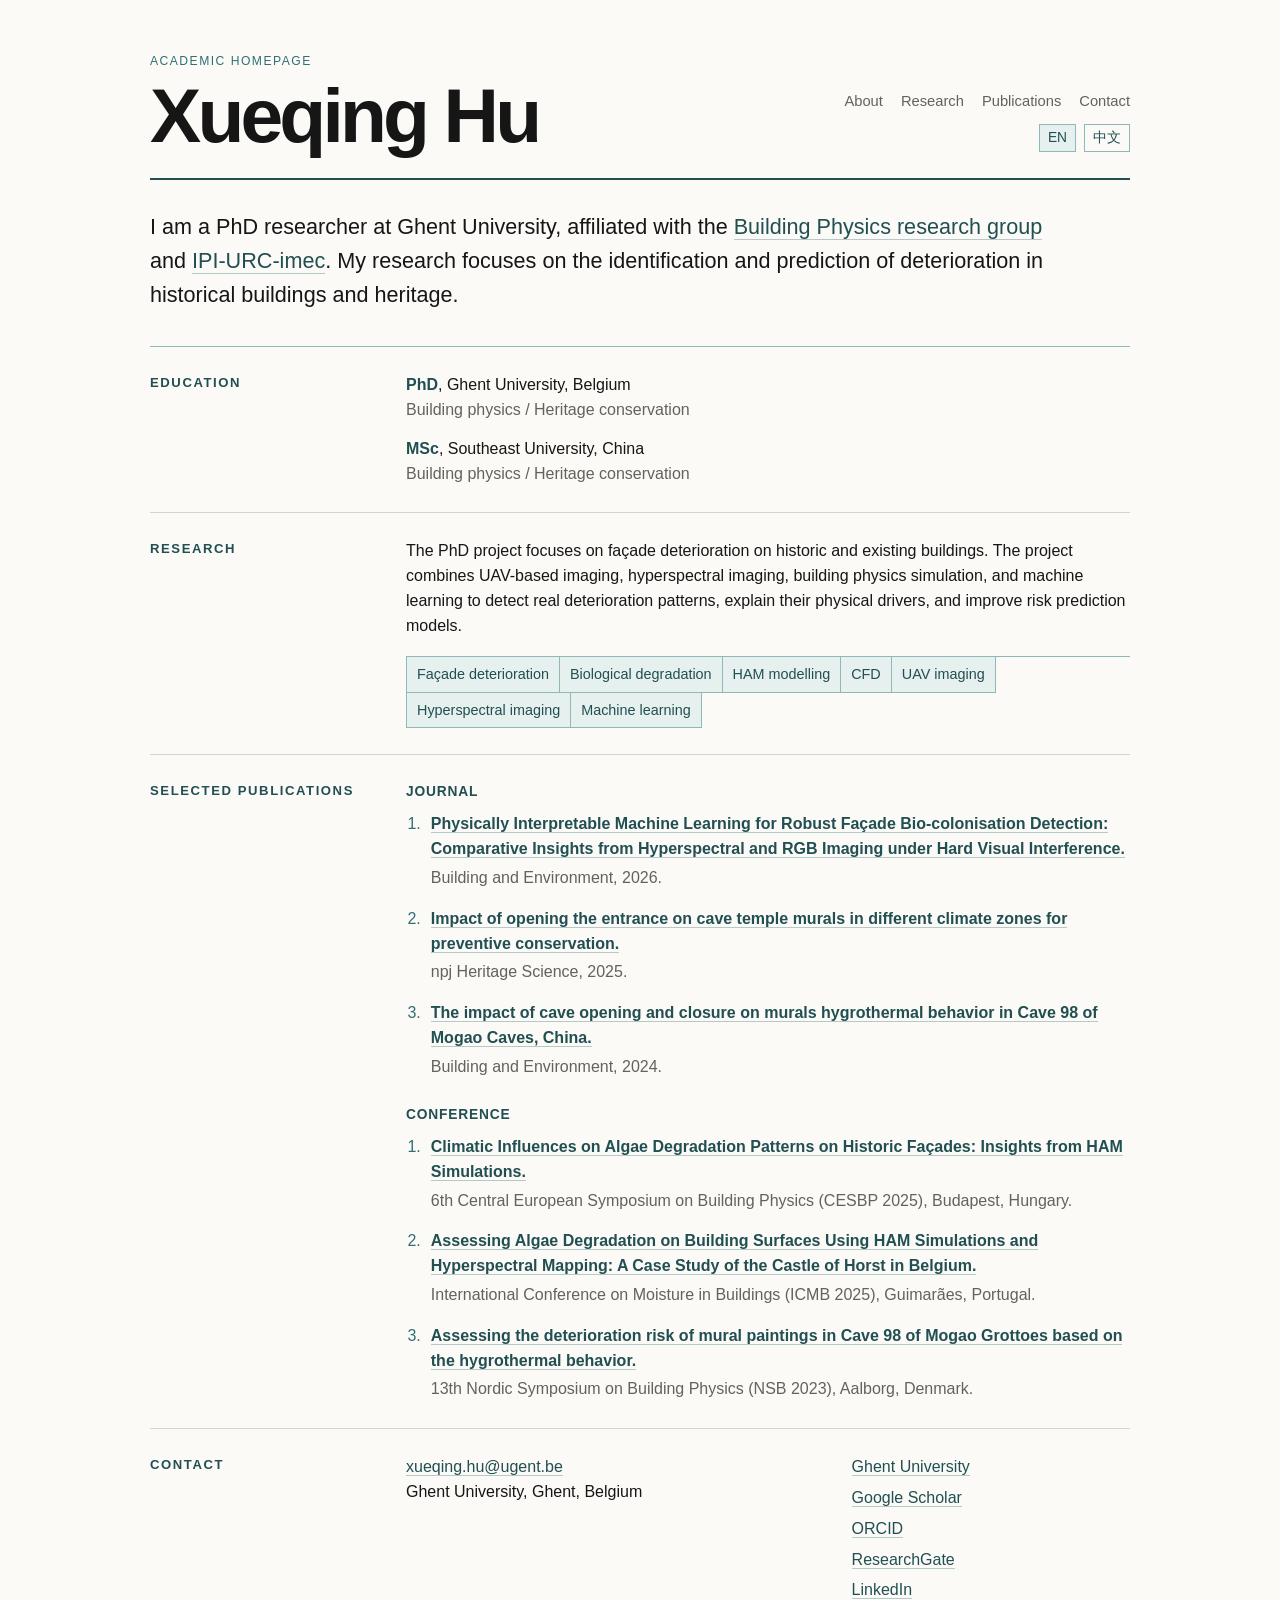
==== commit f7da1ba5: "Update research focus in index.html" ====
--- a/index.html
+++ b/index.html
@@ -37,7 +37,7 @@
         <a href="https://www.ugent.be/ea/architectuur/en/research/research-groups/building-physics" target="_blank" rel="noreferrer">Building Physics research group</a>
         and
         <a href="https://ipi.ugent.be/" target="_blank" rel="noreferrer">IPI-URC-imec</a>.
-        My research focuses on physics-informed and data-driven assessment of deterioration on building façades, especially biological deterioration.
+        My research focuses on the identification and prediction of deterioration in historical buildings and heritage.
       </p>
     </section>
 
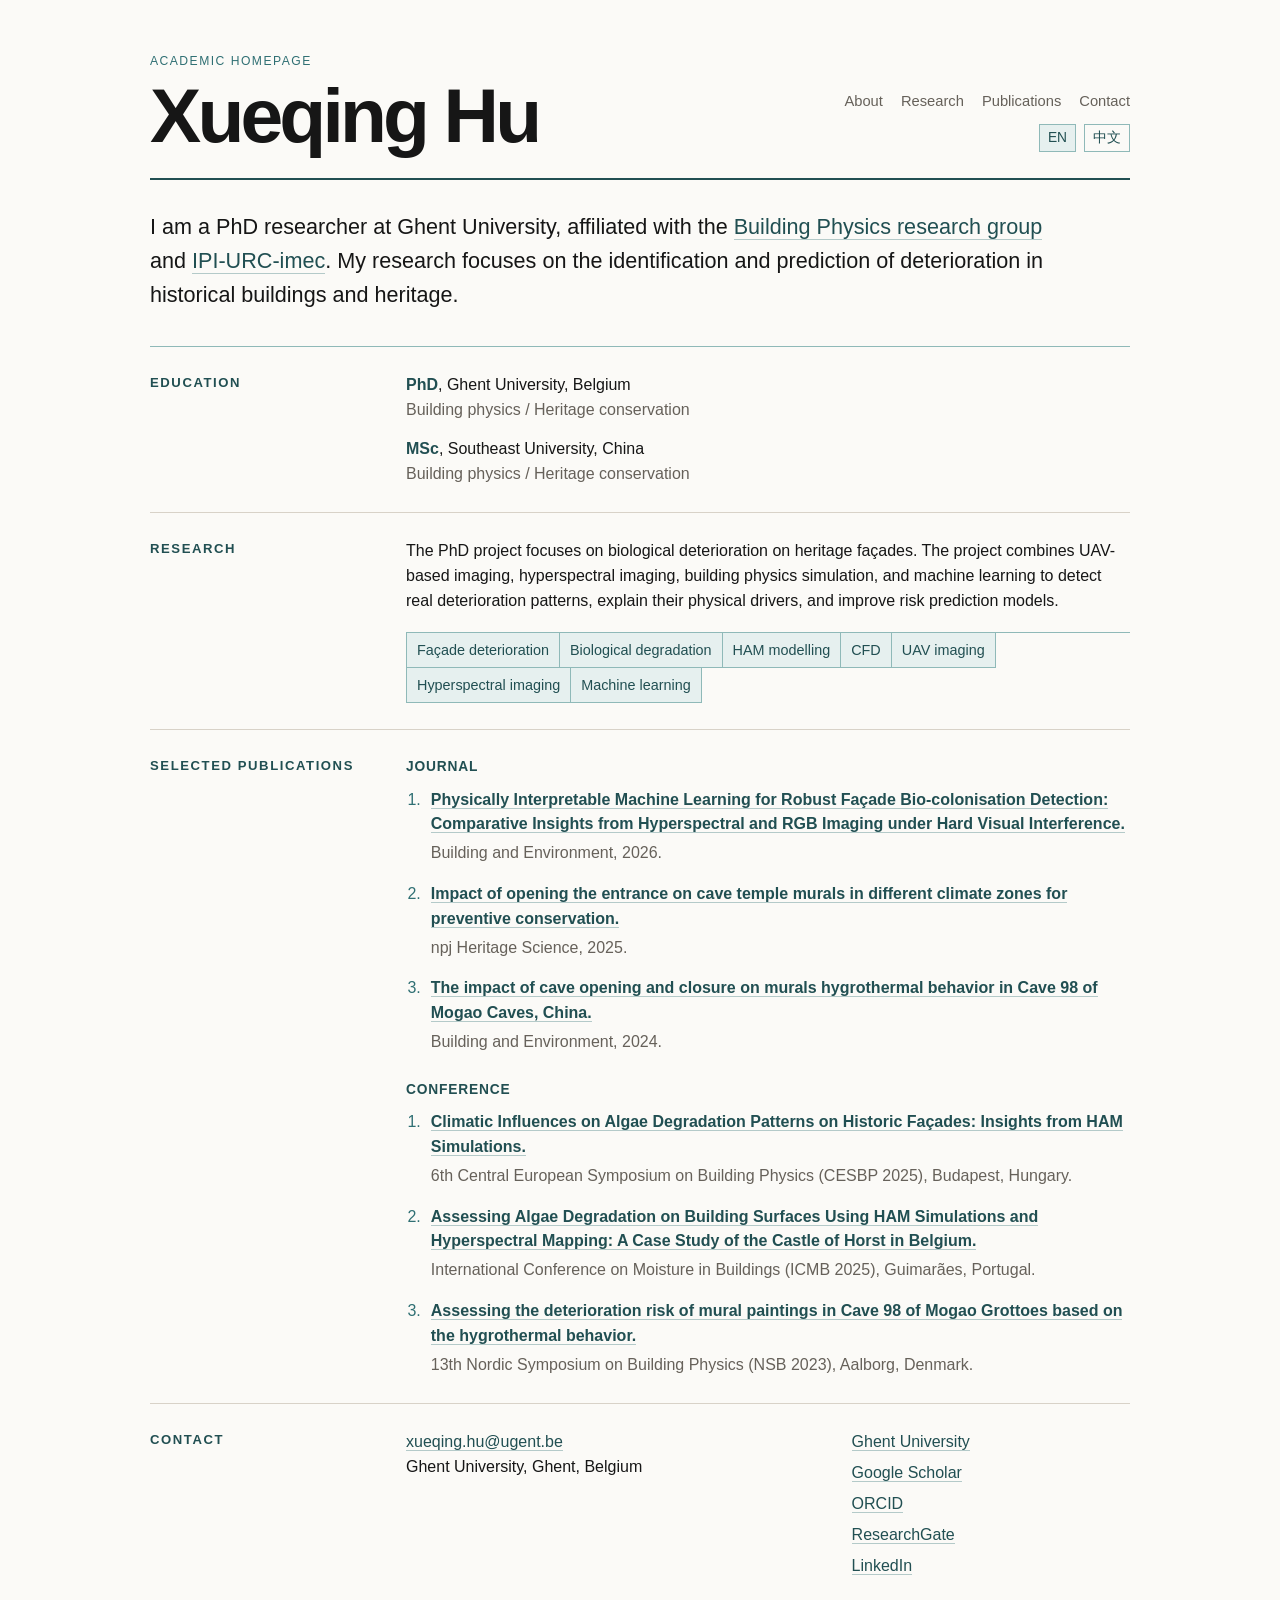
==== commit a1a991f8: "Update project focus from façade to biological deterioration" ====
--- a/index.html
+++ b/index.html
@@ -66,7 +66,7 @@
 
       <div class="section-content">
         <p>
-          The PhD project focuses on façade deterioration on historic and existing buildings. The project combines UAV-based imaging, hyperspectral imaging, building physics simulation, and machine learning to detect real deterioration patterns, explain their physical drivers, and improve risk prediction models.
+          The PhD project focuses on biological deterioration on heritage façades. The project combines UAV-based imaging, hyperspectral imaging, building physics simulation, and machine learning to detect real deterioration patterns, explain their physical drivers, and improve risk prediction models.
         </p>
 
         <div class="method-row" aria-label="Research methods">
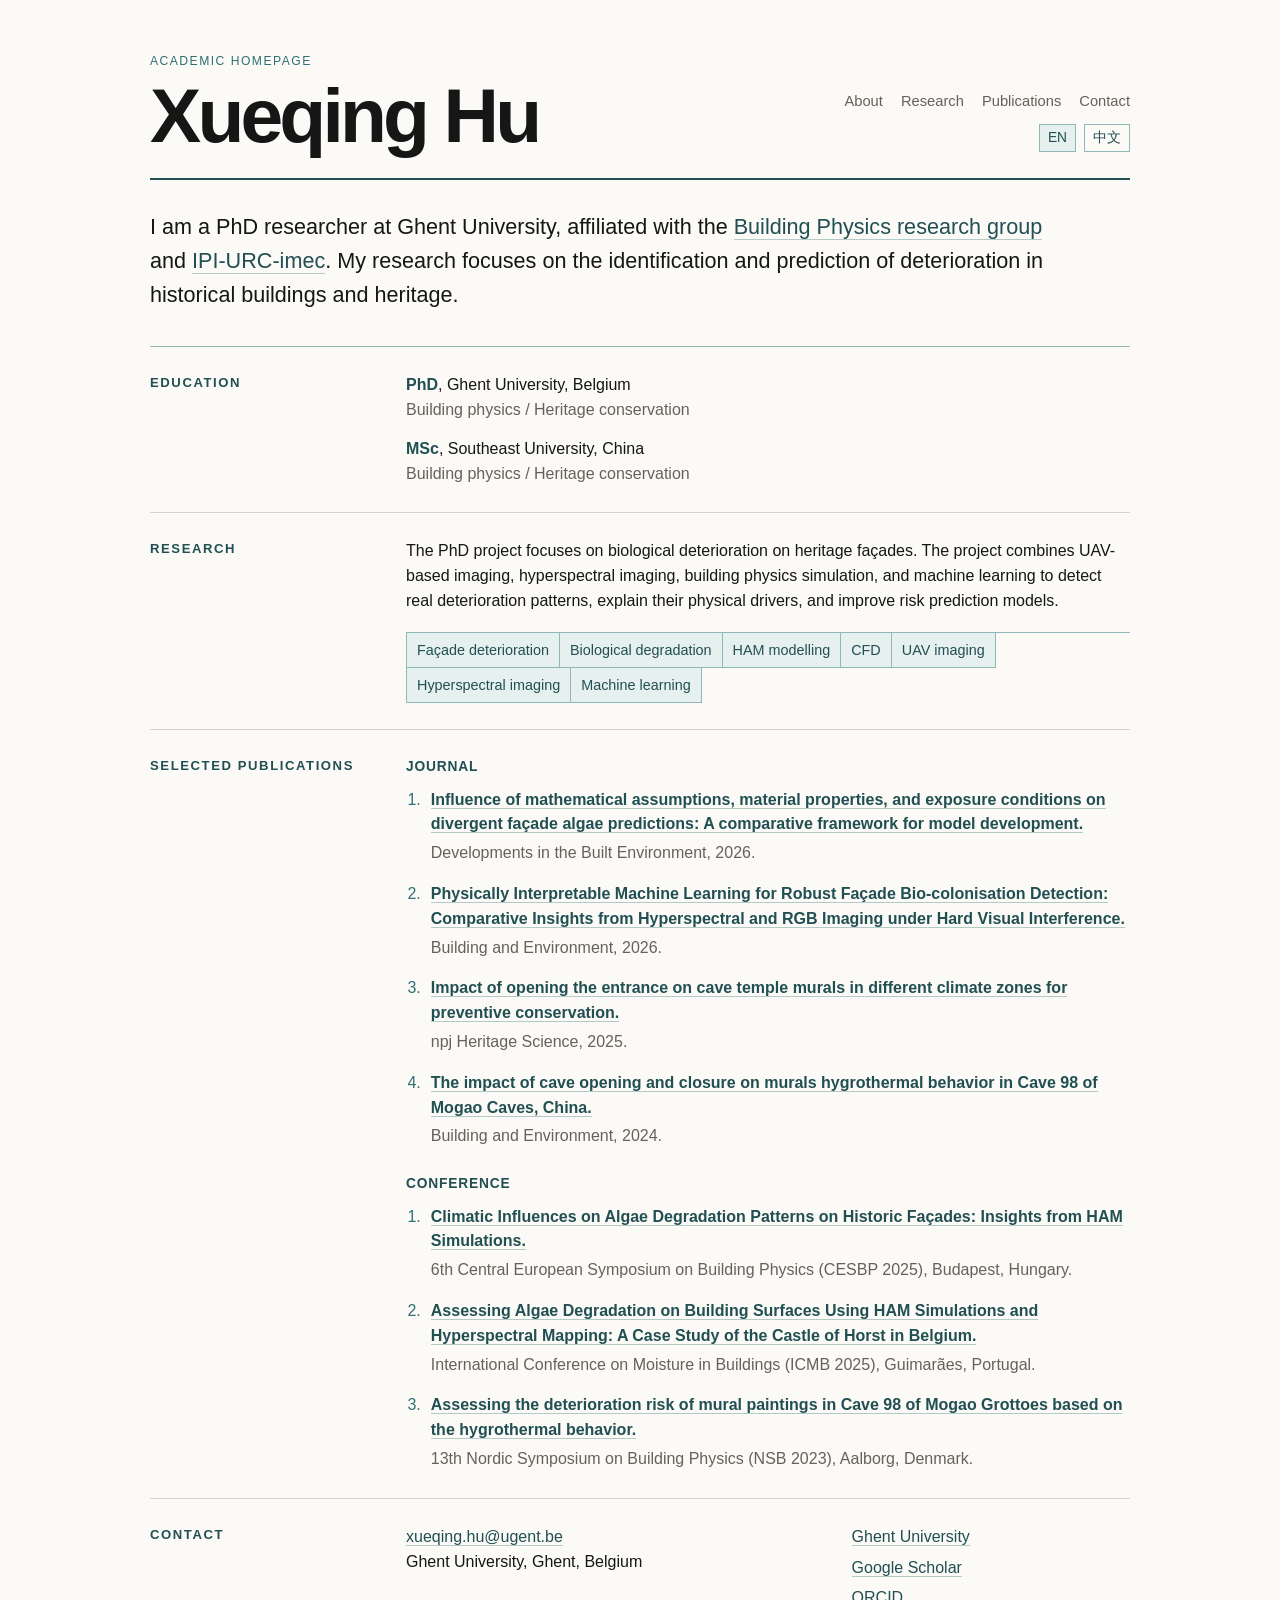
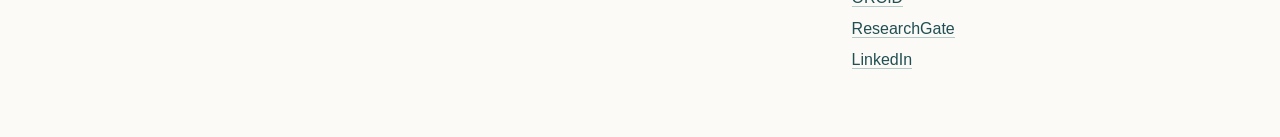
==== commit 9ed210da: "Update index.html" ====
--- a/index.html
+++ b/index.html
@@ -90,6 +90,10 @@
         <h3>Journal</h3>
         <ol class="publications">
           <li>
+            <strong><a href="https://doi.org/10.1016/j.dibe.2026.101037" target="_blank" rel="noreferrer">Influence of mathematical assumptions, material properties, and exposure conditions on divergent façade algae predictions: A comparative framework for model development.</a></strong>
+            <span>Developments in the Built Environment, 2026.</span>
+          </li>
+          <li>
             <strong><a href="https://doi.org/10.1016/j.buildenv.2026.114712" target="_blank" rel="noreferrer">Physically Interpretable Machine Learning for Robust Façade Bio-colonisation Detection: Comparative Insights from Hyperspectral and RGB Imaging under Hard Visual Interference.</a></strong>
             <span>Building and Environment, 2026.</span>
           </li>
